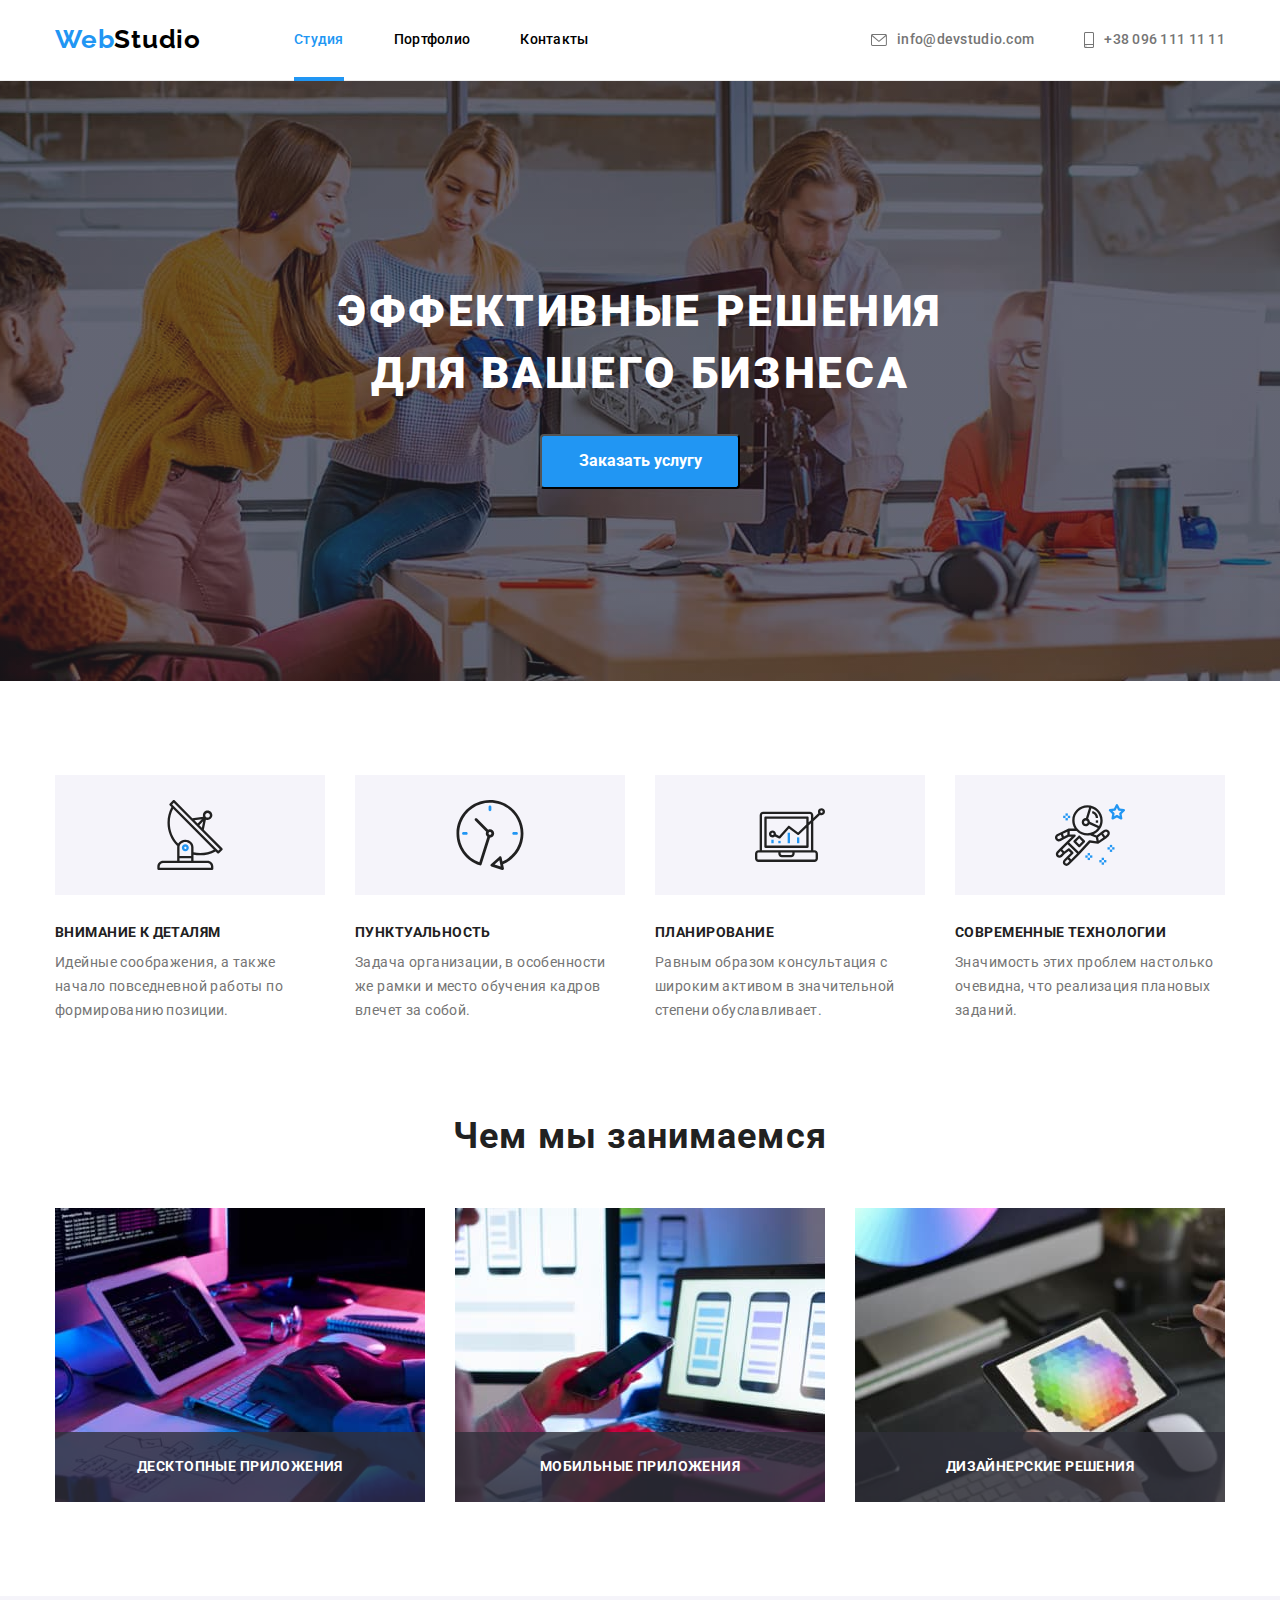
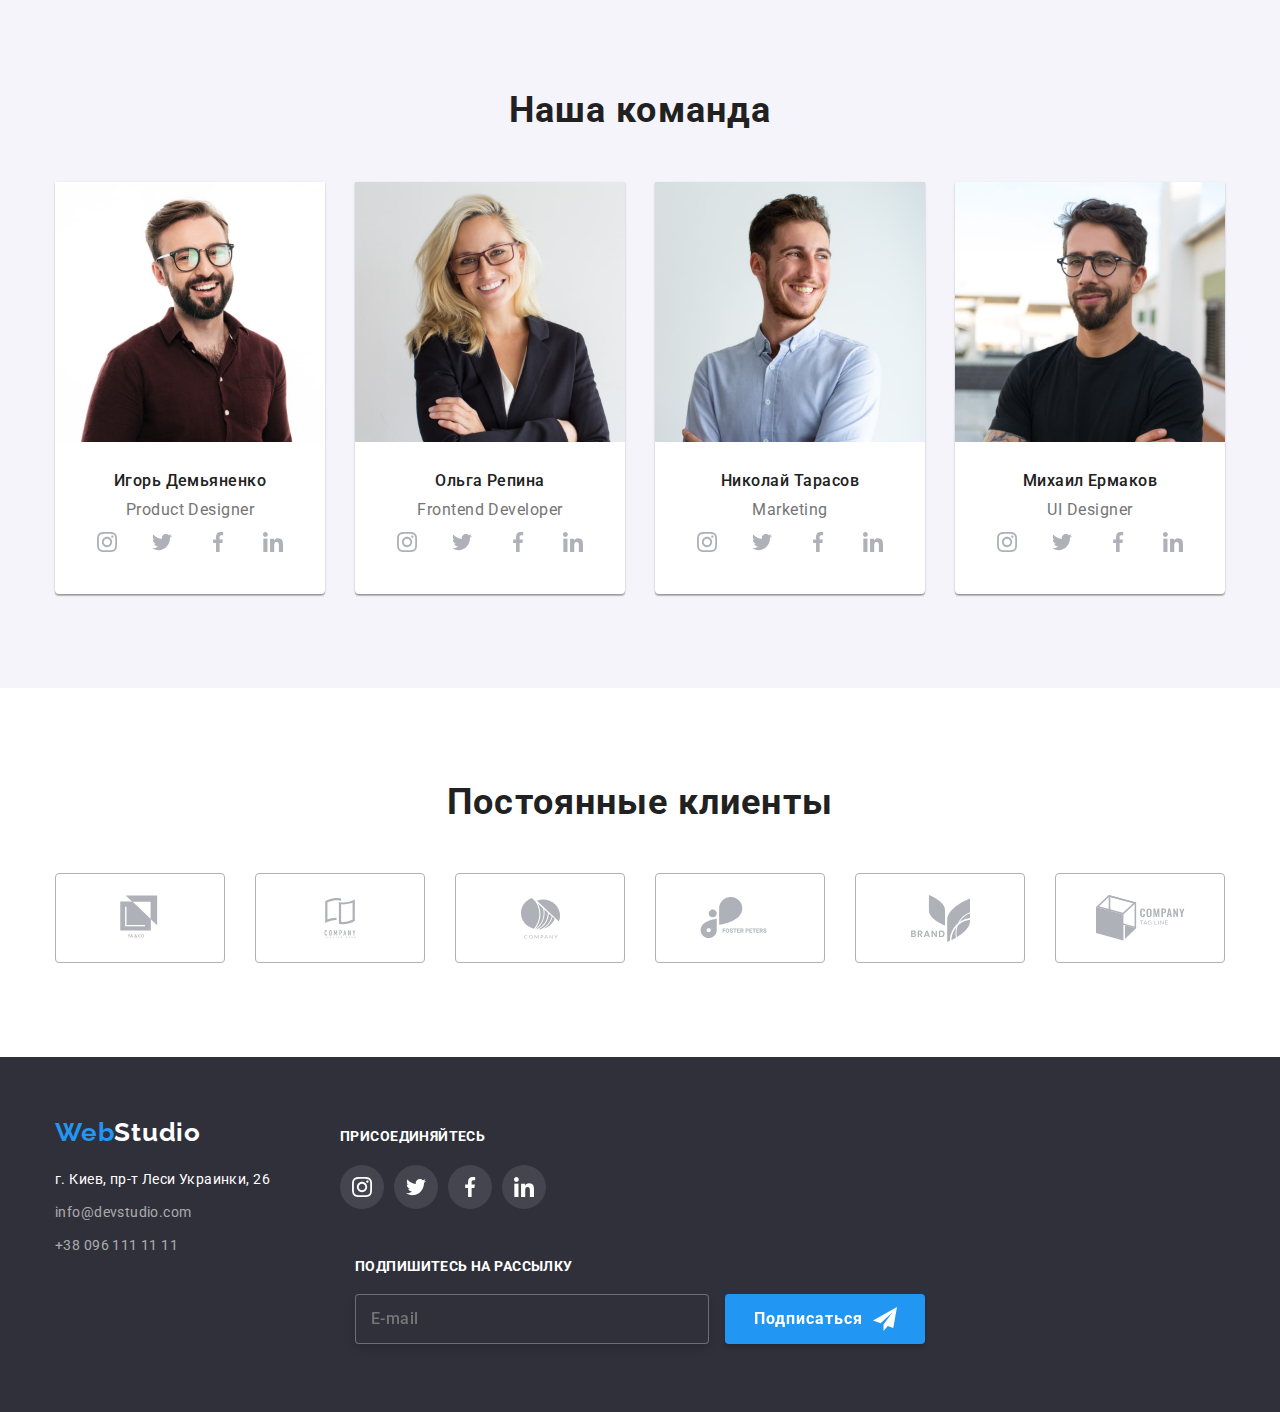
==== index.html @ 6377837d "модалка" ====
<!DOCTYPE html>
<html lang="ru">
  <head>
    <meta charset="UTF-8" />
    <meta name="viewport" content="width=device-width, initial-scale=1.0" />
    <title>Студия</title>
    <link rel="stylesheet" href="./css/modern-normalize.css" />
    <link rel="stylesheet" href="./css/styles.css" />
    <link rel="preconnect" href="https://fonts.gstatic.com" />
    <link
      href="https://fonts.googleapis.com/css2?family=Raleway:wght@700&family=Roboto:wght@400;500;700;900&display=swap"
      rel="stylesheet"
    />
  </head>
  <body>
    <header class="header-menu">
      <div class="container menu">
        <nav class="site-nav">
          <a class="link-prime" href="./index.html"
            >Web<span class="colortext">Studio</span></a
          >
          <ul class="list-nav">
            <li class="item-ref">
              <a class="link current" href="./index.html">Студия</a>
            </li>
            <li class="item-ref">
              <a class="link" href="./portfolio.html">Портфолио</a>
            </li>
            <li class="item-ref"><a class="link" href="#">Контакты</a></li>
          </ul>
        </nav>
        <ul class="list-data">
          <li class="item-data">
            <a
              class="link-mail"
              aria-label="icon-envelope"
              href="mailto:info@devstudio.com"
            >
              <svg class="contacts-icon" width="16" height="12">
                <use href="./images/icon.svg#icon-envelope-1"></use>
              </svg>
              info@devstudio.com</a
            >
          </li>
          <li class="item-data">
            <a
              class="link-tel"
              aria-label="icon-smartphone"
              href="tel:+380961111111"
            >
              <svg class="contacts-icon" width="10" height="16">
                <use href="./images/icon.svg#icon-smartphone"></use>
              </svg>
              +38 096 111 11 11</a
            >
          </li>
        </ul>
      </div>
    </header>
    <main>
      <section class="hero">
        <div class="container">
          <h1 class="hero-title">Эффективные решения для вашего бизнеса</h1>
          <button data-modal-open type="button" class="button-one">
            Заказать услугу
          </button>
        </div>
      </section>
      <section class="features">
        <div class="container">
          <!--<h2 class="general features visually-hidden">Заголовок</h2>-->
          <ul class="list-features">
            <li class="item-features icon-antenna-1">
              <div class="features-cards">
                <svg class="features-icon" width="70" height="70">
                  <use href="./images/icon.svg#icon-antenna-1"></use>
                </svg>
              </div>
              <h3 class="features-title">Внимание к деталям</h3>
              <p class="features-text">
                Идейные соображения, а также начало повседневной работы по
                формированию позиции.
              </p>
            </li>
            <li class="item-features">
              <div class="features-cards">
                <svg class="features-icon" width="70" height="70">
                  <use href="./images/icon.svg#icon-clock-1"></use>
                </svg>
              </div>
              <h3 class="features-title">Пунктуальность</h3>
              <p class="features-text">
                Задача организации, в особенности же рамки и место обучения
                кадров влечет за собой.
              </p>
            </li>
            <li class="item-features">
              <div class="features-cards">
                <svg class="features-icon" width="70" height="70">
                  <use href="./images/icon.svg#icon-diagram-1"></use>
                </svg>
              </div>
              <h3 class="features-title">Планирование</h3>
              <p class="features-text">
                Равным образом консультация с широким активом в значительной
                степени обуславливает.
              </p>
            </li>
            <li class="item-features">
              <div class="features-cards">
                <svg class="features-icon" width="70" height="70">
                  <use href="./images/icon.svg#icon-astronaut-1"></use>
                </svg>
              </div>
              <h3 class="features-title">Современные технологии</h3>
              <p class="features-text">
                Значимость этих проблем настолько очевидна, что реализация
                плановых заданий.
              </p>
            </li>
          </ul>
        </div>
      </section>
      <section class="functions">
        <div class="container">
          <h2 class="functions-title">Чем мы занимаемся</h2>
          <ul class="list-functions">
            <li class="item-functions">
              <img
                class="functions-img"
                src="./images/box-1.jpg"
                alt="Ноутбук"
                width="370"
                height="294"
              />
              <p>Десктопные приложения</p>
            </li>
            <li class="item-functions">
              <img
                class="functions-img"
                src="./images/box-2.jpg"
                alt="Смартфон"
                width="370"
                height="294"
              />
              <p>Мобильные приложения</p>
            </li>
            <li class="item-functions">
              <img
                class="functions-img"
                src="./images/box-3.jpg"
                alt="Планшет"
                width="370"
                height="294"
              />
              <p>Дизайнерские решения</p>
            </li>
          </ul>
        </div>
      </section>
      <section class="staff">
        <div class="container">
          <h2 class="staff-title">Наша команда</h2>
          <ul class="team-list">
            <li class="item-team">
              <img
                src="./images/staff-1.jpg"
                alt="Игорь Демьяненко"
                width="270"
                height="260"
              />
              <div class="members">
                <h3 class="team-title">Игорь Демьяненко</h3>
                <p class="team-text">Product Designer</p>
                <ul class="list-social-network">
                  <li class="item-social-network">
                    <a aria-label="instagram" href="">
                      <svg class="social-icon" width="20" height="20">
                        <use href="./images/icon.svg#icon-instagram-2"></use>
                      </svg>
                    </a>
                  </li>
                  <li class="item-social-network">
                    <a aria-label="instagram" href="">
                      <svg class="social-icon" width="20" height="20">
                        <use href="./images/icon.svg#icon-twitter-1"></use>
                      </svg>
                    </a>
                  </li>
                  <li class="item-social-network">
                    <a aria-label="facebook" href="">
                      <svg class="social-icon" width="20" height="20">
                        <use href="./images/icon.svg#icon-facebook-1"></use>
                      </svg>
                    </a>
                  </li>
                  <li class="item-social-network">
                    <a aria-label="linkedin" href="">
                      <svg class="social-icon" width="20" height="20">
                        <use href="./images/icon.svg#icon-linkedin-1"></use>
                      </svg>
                    </a>
                  </li>
                </ul>
              </div>
            </li>
            <li class="item-team">
              <img
                src="./images/staff-2.jpg"
                alt="Ольга Репина"
                width="270"
                height="260"
              />
              <div class="members">
                <h3 class="team-title">Ольга Репина</h3>
                <p class="team-text">Frontend Developer</p>
                <ul class="list-social-network">
                  <li class="item-social-network">
                    <a aria-label="instagram" href="">
                      <svg class="social-icon" width="20" height="20">
                        <use href="./images/icon.svg#icon-instagram-2"></use>
                      </svg>
                    </a>
                  </li>
                  <li class="item-social-network">
                    <a aria-label="twitter" href="">
                      <svg class="social-icon" width="20" height="20">
                        <use href="./images/icon.svg#icon-twitter-1"></use>
                      </svg>
                    </a>
                  </li>
                  <li class="item-social-network">
                    <a aria-label="facebook" href="">
                      <svg class="social-icon" width="20" height="20">
                        <use href="./images/icon.svg#icon-facebook-1"></use>
                      </svg>
                    </a>
                  </li>
                  <li class="item-social-network">
                    <a aria-label="linkedin" href="">
                      <svg class="social-icon" width="20" height="20">
                        <use href="./images/icon.svg#icon-linkedin-1"></use>
                      </svg>
                    </a>
                  </li>
                </ul>
              </div>
            </li>
            <li class="item-team">
              <img
                src="./images/staff-3.jpg"
                alt="Николай Тарасов"
                width="270"
                height="260"
              />
              <div class="members">
                <h3 class="team-title">Николай Тарасов</h3>
                <p class="team-text">Marketing</p>
                <ul class="list-social-network">
                  <li class="item-social-network">
                    <a aria-label="instagram" href="">
                      <svg class="social-icon" width="20" height="20">
                        <use href="./images/icon.svg#icon-instagram-2"></use>
                      </svg>
                    </a>
                  </li>
                  <li class="item-social-network">
                    <a aria-label="twitter" href="">
                      <svg class="social-icon" width="20" height="20">
                        <use href="./images/icon.svg#icon-twitter-1"></use>
                      </svg>
                    </a>
                  </li>
                  <li class="item-social-network">
                    <a aria-label="facebook" href="">
                      <svg class="social-icon" width="20" height="20">
                        <use href="./images/icon.svg#icon-facebook-1"></use>
                      </svg>
                    </a>
                  </li>
                  <li class="item-social-network">
                    <a aria-label="linkedin" href="">
                      <svg class="social-icon" width="20" height="20">
                        <use href="./images/icon.svg#icon-linkedin-1"></use>
                      </svg>
                    </a>
                  </li>
                </ul>
              </div>
            </li>
            <li class="item-team">
              <img
                src="./images/staff-4.jpg"
                alt="Михаил Ермаков"
                width="270"
                height="260"
              />
              <div class="members">
                <h3 class="team-title">Михаил Ермаков</h3>
                <p class="team-text">UI Designer</p>
                <ul class="list-social-network">
                  <li class="item-social-network">
                    <a aria-label="instagram" href="">
                      <svg class="social-icon" width="20" height="20">
                        <use href="./images/icon.svg#icon-instagram-2"></use>
                      </svg>
                    </a>
                  </li>
                  <li class="item-social-network">
                    <a aria-label="twitter" href="">
                      <svg class="social-icon" width="20" height="20">
                        <use href="./images/icon.svg#icon-twitter-1"></use>
                      </svg>
                    </a>
                  </li>
                  <li class="item-social-network">
                    <a aria-label="facebook" href="">
                      <svg class="social-icon" width="20" height="20">
                        <use href="./images/icon.svg#icon-facebook-1"></use>
                      </svg>
                    </a>
                  </li>
                  <li class="item-social-network">
                    <a aria-label="linkedin" href="">
                      <svg class="social-icon" width="20" height="20">
                        <use href="./images/icon.svg#icon-linkedin-1"></use>
                      </svg>
                    </a>
                  </li>
                </ul>
              </div>
            </li>
          </ul>
        </div>
      </section>
      <section class="regular-guest">
        <div class="container">
          <h2 class="regular-guest-title">Постоянные клиенты</h2>
          <ul class="regular-guest-list">
            <li class="regular-guest-item">
              <a class="regular-guest-link" aria-label="company" href="">
                <svg class="regular-guest-icon" width="45" height="50">
                  <use href="./images/icon.svg#icon-logo-1"></use>
                </svg>
              </a>
            </li>
            <li class="regular-guest-item">
              <a class="regular-guest-link" aria-label="company" href="">
                <svg class="regular-guest-icon" width="40" height="52">
                  <use href="./images/icon.svg#icon-logo-2"></use>
                </svg>
              </a>
            </li>
            <li class="regular-guest-item">
              <a class="regular-guest-link" aria-label="company" href="">
                <svg class="regular-guest-icon" width="41" height="43">
                  <use href="./images/icon.svg#icon-logo-3"></use>
                </svg>
              </a>
            </li>
            <li class="regular-guest-item">
              <a class="regular-guest-link" aria-label="company" href="">
                <svg class="regular-guest-icon" width="80" height="42">
                  <use href="./images/icon.svg#icon-logo-4-1"></use>
                </svg>
              </a>
            </li>
            <li class="regular-guest-item">
              <a class="regular-guest-link" aria-label="company" href="">
                <svg class="regular-guest-icon" width="59" height="47">
                  <use href="./images/icon.svg#icon-logo-5-1"></use>
                </svg>
              </a>
            </li>
            <li class="regular-guest-item">
              <a class="regular-guest-link" aria-label="company" href="">
                <svg class="regular-guest-icon" width="89" height="46">
                  <use href="./images/icon.svg#icon-logo-6-1"></use>
                </svg>
              </a>
            </li>
          </ul>
        </div>
      </section>
      <div data-modal class="backdrop is-hidden">
        <div class="modal">
          <h1 class="modal-title">Оставьте свои данные, мы вам перезвоним</h1>
          <form class="modal-form-field">
            <div class="modal-form-name">
              <input
                type="text"
                class="modal-input-name"
                name="clients-name"
                placeholder=" "
                id="clients-name"
              />
              <label for="clients-name" class="modal-lable-name">Имя</label>
              <svg class="icon-modal-person" width="18" height="18">
                <use href="./images/icon.svg#icon-person-modal"></use>
              </svg>
            </div>
            <div class="modal-form-tel">
              <input
                type="tel"
                class="modal-input-tel"
                name="clients-tel"
                placeholder=" "
                id="clients-tel"
              />
              <label for="clients-tel" class="modal-lable-tel">Телефон</label>
              <svg class="icon-modal-phone" width="18" height="18">
                <use href="./images/icon.svg#icon-phone-modal"></use>
              </svg>
            </div>
            <div class="modal-form-mail">
              <input
                type="email"
                class="modal-input-mail"
                name="clients-mail"
                placeholder=" "
                id="clients-mail"
              />
              <label for="clients-mail" class="modal-lable-mail">Почта</label>
              <svg class="icon-modal-mail" width="18" height="18">
                <use href="./images/icon.svg#icon-email-modal"></use>
              </svg>
            </div>
            <div class="modal-form-comments">
              <textarea
                class="modal-comments"
                name="comments"
                rows="5"
                placeholder="Введите текст"
                id="comments"
              ></textarea>
              <label for="comments" class="modal-lable-comments"
                >Комментарий</label
              >
            </div>
            <div class="confirm">
              <label for="confirm" class="modal-label-confirm">
                <input
                  type="checkbox"
                  class="modal-checkbox"
                  name="confirm"
                  id="confirm"
                />
                <span class="icon-modal-confirm">
                  <svg class="icon-confirm" width="15" height="15">
                    <use href="./images/icon.svg#icon-check"></use>
                  </svg>
                </span>
                Соглашаюсь с рассылкой и принимаю
                <a href="" class="link-confirm">Условия договора</a>
              </label>
            </div>
            <button type="submit" class="btn-confirm">Отправить</button>
          </form>

          <button
            data-modal-close
            type="button"
            aria-label="закрыть модальное окно"
            class="btn-modal-close"
          >
            <svg class="icon-modal-close" width="11" height="11">
              <use href="./image/icon.svg#icon-close-modal"></use>
            </svg>
          </button>
        </div>
      </div>
    </main>
    <footer class="footer">
      <div class="container adr">
        <div class="footer-adr">
          <a class="link-prime-footer" href="./index.html"
            ><span class="colortext-footer">Web</span>Studio</a
          >
          <address class="address">
            <p>г. Киев, пр-т Леси Украинки, 26</p>
            <ul class="list-contacts">
              <li class="item-contacts">
                <a class="mail" href="mailto:info@devstudio.com"
                  >info@devstudio.com</a
                >
              </li>
              <li class="item-contacts">
                <a class="tel" href="tel:+380961111111">+38 096 111 11 11</a>
              </li>
            </ul>
          </address>
        </div>
        <div class="subscription">
          <p class="sub-title">Присоединяйтесь</p>
          <ul class="sub-links-list">
            <li class="sub-links-item">
              <a class="sub-links-item" aria-label="instagram" href="">
                <svg class="sub-icon" width="20" height="20">
                  <use href="./images/icon.svg#icon-instagram-2"></use>
                </svg>
              </a>
            </li>
            <li class="sub-links-item">
              <a class="sub-links-item" aria-label="twitter" href="">
                <svg class="sub-icon" width="20" height="20">
                  <use href="./images/icon.svg#icon-twitter-1-1"></use>
                </svg>
              </a>
            </li>
            <li class="sub-links-item">
              <a class="sub-links-item" aria-label="facebook" href="">
                <svg class="sub-icon" width="20" height="20">
                  <use href="./images/icon.svg#icon-facebook-1-1"></use>
                </svg>
              </a>
            </li>
            <li class="sub-links-item">
              <a class="sub-links-item" aria-label="linkedin" href="">
                <svg class="sub-icon" width="20" height="20">
                  <use href="./images/icon.svg#icon-linkedin-1-1"></use>
                </svg>
              </a>
            </li>
          </ul>
        </div>
      </div>
       <form class="signup-form" name="signup_form" autocomplete="off">
          <p class="signup-title">Подпишитесь на рассылку</p>
          <div class="signup-form-field">
            <input
              type="email"
              class="signup-input"
              name="email"
              placeholder="E-mail"
              id="email"
            />
            <button class="btn-submit" type="submit">
              Подписаться
              <svg class="signup-icon" width="24" height="24">
                <use href="./images/icon.svg#icon-icon-send"></use>
              </svg>
            </button>
          </div>
        </form>
      </div>
    </footer>
    <script src="./js/modal.js"></script>
  </body>
</html>
---- css/styles.css ----
:root {
  --black-text: #212121;
  --graphite-text: #757575;
  --white-text: #ffffff;
  --wt-op60: rgba(255, 255, 255, 0.6);
  --blue-text: #2196f3;
  --lightblack: #2f303a;
  --grey: #f5f4fa;
  --darkblack: #000000;
  --border-color: #ececec;
  --network-client: #afb1b8;
  --back-circle: rgba(255, 255, 255, 0.1);
  --anime-function: cubic-bezier(0.4, 0, 0.2, 1);
  --bg-modal: rgba(0, 0, 0, 0.2);
  --back-functions: rgba(47, 48, 58, 0.8);
  --text-overlay: rgba(33, 150, 243, 0.9);
}

body {
  font-family: 'Roboto', sans-serif;
  font-style: normal;
}

h1,
h2,
h3,
p,
a {
  margin: 0;
  padding: 0;
}

img {
  display: block;
  max-width: 100%;
}

a {
  text-decoration: none;
}

ul {
  list-style: none;
  padding: 0;
  margin: 0;
}

.container {
  width: 1200px;
  margin: 0 auto;
  padding: 0 15px;
}

.menu {
  display: flex;
}

.header-menu {
  margin: 0 auto;
  padding: 0 auto;
}

.site-nav {
  display: flex;
  align-items: center;
  font-weight: 500;
  font-size: 14px;
  line-height: 1.14;
  letter-spacing: 0.02em;
  color: var(--black-text);
}

.link-prime {
  display: inline-block;
  justify-content: flex-start;
  margin-left: 0;
  margin-right: 93px;
  padding: 0 0;
  font-family: Raleway, sans-serif;
  font-weight: 700;
  font-size: 26px;
  line-height: 1.2;
  letter-spacing: 0.03em;
  color: var(--blue-text);
}

.colortext {
  color: var(--darkblack);
}

.list-nav {
  display: flex;
  align-items: center;
}

.link {
  color: var(--darkblack);
}

.link:hover,
.link:focus,
.item-ref:hover,
.item-ref:focus {
  color: var(--blue-text);
}

.current::after {
  content: '';

  position: absolute;
  left: 0;
  bottom: -1px;
  width: 100%;
  height: 4px;

  background-color: var(--blue-text);
  transform: scaleX(0);
  transition: transform 250ms var(--anime-function);
}

.current::after {
  transform: scaleX(1);
}

.current::after {
  transform: scaleX(1);
}

.current {
  color: var(--blue-text);
}

.item-ref:not(:last-child) {
  margin-right: 50px;
}

.item-ref {
  padding: 32px 0;
}

.item-ref {
  position: relative;
}

.list-data {
  display: flex;
  align-items: center;
  margin-left: auto;
}

.item-data:not(:last-child) {
  margin-right: 50px;
}

.contacts-icon {
  align-items: center;
  fill: currentColor;
  margin-right: 10px;
}

.contacts-icon:hover {
  fill: var(--blue-text);
}

.link-mail {
  display: flex;
  align-items: center;
  font-weight: 500;
  font-size: 14px;
  line-height: 1.14;
  letter-spacing: 0.02em;
  color: var(--graphite-text);
  transition: color 250ms var(--anime-function);
}

.link-tel {
  display: flex;
  align-items: center;
  justify-content: flex-end;
  font-weight: 500;
  font-size: 14px;
  line-height: 1.14;
  letter-spacing: 0.02em;
  color: var(--graphite-text);
  transition: color 250ms var(--anime-function);
}

.link-tel:hover,
.link-tel:focus {
  color: var(--blue-text);
}

.link-mail:hover,
.link-mail:focus {
  color: var(--blue-text);
}

/* "ГЕРОЙ" */

.hero {
  max-width: 1600px;
  height: 600px;
  text-align: center;
  margin-right: auto;
  margin-left: auto;
  padding-top: 200px;
  padding-bottom: 200px;
  background-image: linear-gradient(
      to right,
      rgba(47, 48, 58, 0.4),
      rgba(47, 48, 58, 0.4)
    ),
    url(../images/img-hero.jpg);
  background-repeat: no-repeat;
  background-position: center;
  background-size: cover;
}

.hero-title {
  text-align: center;
  margin-left: auto;
  margin-right: auto;
  width: 696px;
  font-weight: 900;
  font-size: 44px;
  line-height: 1.4;
  letter-spacing: 0.06em;
  text-transform: uppercase;
  color: var(--white-text);
}

.visually-hidden {
  position: absolute;
  width: 1px;
  height: 1px;
  margin: -1px;
  padding: 0;
  overflow: hidden;
  border: 0;
  clip: rect(0 0 0 0);
}

.button-one {
  text-align: center;
  width: 200px;
  border-radius: 4px;
  padding-top: 10px;
  padding-bottom: 10px;
  padding-left: 32px;
  padding-right: 32px;
  margin-top: 30px;
  font-weight: 700;
  font-size: 16px;
  line-height: 1.9;
  color: var(--white-text);
  background: var(--blue-text);
  cursor: pointer;

  transition: color 250ms var(--anime-function);
}

.button-one:hover,
.button-one:focus {
  color: var(--black-text);
  background-color: var(--white-text);
}

/* "ОСОБЕННОСТИ" */

.features {
  padding-top: 94px;
  padding-bottom: 0;
  margin-right: 0;
  margin-left: 0;
}

.list-features {
  display: flex;
  justify-content: center;
}

.features-icon {
  display: inline-flex;
  align-items: center;
  justify-content: center;
}

.features-cards {
  display: flex;
  align-items: center;
  width: 270px;
  height: 120px;
  justify-content: center;
  margin-bottom: 30px;
  background-color: var(--grey);
}

.features-title {
  margin-bottom: 10px;
  font-weight: 700;
  font-size: 14px;
  line-height: 1.14;
  letter-spacing: 0.03em;
  text-transform: uppercase;
  color: var(--black-text);
}

.features-text {
  font-weight: 400;
  font-size: 14px;
  line-height: 1.7;
  letter-spacing: 0.03em;
  color: var(--graphite-text);
}

.item-features:not(:last-child) {
  margin-right: 30px;
}

/* ЧЕМ МЫ ЗАНИМАЕМСЯ */

.functions {
  padding: 94px 0;
}

.list-functions {
  display: flex;
  flex-wrap: wrap;
}

.functions-title {
  padding: 0 0;
  margin-bottom: 50px;
  font-weight: 700;
  font-size: 36px;
  line-height: 1.16;
  text-align: center;
  letter-spacing: 0.03em;
  color: var(--black-text);
}

.item-functions {
  position: relative;
  margin-right: 30px;
  flex-basis: calc((100% - 60px) / 3);
}

.item-functions:last-child {
  margin-right: 0;
}

.item-functions p {
  position: absolute;
  width: 100%;
  height: 70px;
  bottom: 0;
  display: block;
  padding: 27px;
  align-items: center;
  font-weight: 700;
  font-size: 14px;
  line-height: 1.14;
  text-align: center;
  letter-spacing: 0.03em;
  text-transform: uppercase;
  color: var(--white-text);
  background-color: var(--back-functions);
}

/* "О НАС" */

.staff {
  padding: 94px 0;
  background: var(--grey);
}

.staff-title {
  margin-bottom: 50px;
  font-weight: 700;
  font-size: 36px;
  line-height: 1.16;
  text-align: center;
  letter-spacing: 0.03em;
  color: var(--black-text);
}

.team-list {
  display: flex;
  flex-wrap: wrap;
}

.item-team {
  margin-right: 30px;
  width: calc((100% - 90px) / 4);
  background-color: var(--white-text);
  box-shadow: 0px 1px 3px rgba(0, 0, 0, 0.12), 0px 1px 1px rgba(0, 0, 0, 0.14),
    0px 2px 1px rgba(0, 0, 0, 0.2);
  border-radius: 0px 0px 4px 4px;
}

.item-team:last-child {
  margin-right: 0px;
}

.members {
  padding: 30px 30px;
}

.team-title {
  margin-bottom: 10px;
  font-weight: 500;
  font-size: 16px;
  line-height: 1.18;
  text-align: center;
  letter-spacing: 0.03em;
  color: var(--black-text);
}

.team-text {
  font-weight: 400;
  font-size: 16px;
  line-height: 1.18;
  text-align: center;
  letter-spacing: 0.03em;
  color: var(--graphite-text);
}

.list-social-network {
  display: flex;
  justify-content: space-between;
  align-items: center;
}

.item-social-network a {
  display: flex;
  align-items: center;
  justify-content: center;
  width: 44px;
  height: 44px;
  color: var(--network-client);

  transition-property: color, background-color, border-radius;
  transition-duration: 250ms;
  transition-timing-function: var(--anime-function);
}

.item-social-network a:hover,
.item-social-network a:focus {
  color: var(--white-text);
  background-color: var(--blue-text);
  border-radius: 100px;
}

.social-icon {
  display: flex;
  align-items: center;
  fill: currentColor;
}

.social-icon:hover {
  fill: var(--white-text);
}

/*НАШИ КЛИЕНТЫ*/

.regular-guest {
  padding: 94px 0;
}

.regular-guest-title {
  margin-bottom: 50px;
  font-weight: 700;
  font-size: 36px;
  line-height: 1.16;
  text-align: center;
  letter-spacing: 0.03em;
  color: var(--black-text);
}

.regular-guest-list {
  display: inline-flex;
  align-items: center;
}

.regular-guest-item {
  flex-basis: calc((100% - 150px) / 6);
  margin-right: 30px;
}

.regular-guest-item:last-child {
  margin-right: 0px;
}

.regular-guest-link {
  display: inline-flex;
  align-items: center;
  justify-content: center;
  color: var(--network-client);
  width: 170px;
  height: 90px;
  border: 1px solid var(--network-client);
  box-sizing: border-box;
  border-radius: 4px;

  transition-property: color, border;
  transition-duration: 250ms;
  transition-timing-function: var(--anime-function);
}

.regular-guest-link:hover,
.regular-guest-link:focus {
  color: var(--blue-text);
  border: 1px solid var(--blue-text);
}

.regular-guest-icon {
  fill: currentColor;
}

.regular-guest-icon:hover {
  fill: var(--blue-text);
}

/* ПОДВАЛ */

footer {
  padding-top: 60px;
  padding-bottom: 68px;
  margin: 0 auto;
  background-color: var(--lightblack);
}

.container.adr {
  display: flex;
  align-items: baseline;
}

.footer-adr {
  margin-right: 70px;
}

.link-prime-footer {
  font-family: Raleway, sans-serif;
  font-weight: 700;
  font-size: 26px;
  line-height: 1.19;
  letter-spacing: 0.03em;
  color: var(--white-text);
}

.colortext-footer {
  color: var(--blue-text);
}

.address {
  margin-top: 20px;
}

.address p {
  margin-bottom: 9px;
  font-weight: 400;
  font-size: 14px;
  line-height: 1.7;
  letter-spacing: 0.03em;
  color: var(--white-text);
}

.tel {
  font-weight: 400;
  font-size: 14px;
  line-height: 1.71;
  letter-spacing: 0.03em;
  color: var(--wt-op60);

  transition: color 250ms var(--anime-function);
}

.mail {
  font-weight: 400;
  font-size: 14px;
  line-height: 1.71;
  letter-spacing: 0.03em;
  color: var(--wt-op60);

  transition: color 250ms var(--anime-function);
}

.tel:hover,
.tel:focus,
.mail:hover,
.mail:focus {
  color: var(--blue-text);
}

.colorword {
  color: var(--white-text);
}

.list-contacts .item-contacts:not(:first-child) {
  margin-top: 9px;
}

/* ПРИСОЕДИНЯЙТЕСЬ */

.subscription {
  width: 206px;
  height: 80px;
}

.sub-title {
  margin-bottom: 20px;
  font-weight: 700;
  font-size: 14px;
  line-height: 1.14;
  letter-spacing: 0.03em;
  text-transform: uppercase;
  color: var(--white-text);
}

.sub-links-list {
  display: flex;
  justify-content: space-between;
  align-items: center;
}

.sub-links-item a {
  display: flex;
  align-items: center;
  justify-content: center;
  width: 44px;
  height: 44px;
  color: var(--white-text);
  background-color: var(--back-circle);
  border-radius: 100px;

  transition-property: color, background-color, border-radius;
  transition-duration: 250ms;
  transition-timing-function: var(--anime-function);
}

.sub-links-item a:hover,
.sub-links-item a:focus {
  color: var(--white-text);
  background-color: var(--blue-text);
  border-radius: 100px;
}

.sub-icon {
  display: flex;
  align-items: center;
  fill: currentColor;
}

.sub-icon:hover {
  fill: var(--white-text);
}

/*  Форма - Подпишитесь на рассылку */

.signup-form {
  width: 570px;
  margin: auto;
}

.signup-title {
  margin-bottom: 20px;
  font-weight: 700;
  font-size: 14px;
  line-height: 1.142;
  letter-spacing: 0.03em;
  text-transform: uppercase;
  color: var(--white-text);
}

.signup-input {
  width: 354px;
  height: 50px;
  padding: 15px;
  margin-right: 12px;
  font-weight: 500;
  font-size: 16px;
  line-height: 1.25;
  align-items: center;
  letter-spacing: 0.03em;
  color: var(--wt-op60);
  background-color: var(--lightblack);
  border: 1px solid rgba(255, 255, 255, 0.3);
  box-sizing: border-box;
  filter: drop-shadow(0px 4px 4px rgba(0, 0, 0, 0.15));
  border-radius: 4px;
}

.signup-input:focus {
  outline: none;
  border-color: var(--blue-text);
}

.btn-submit {
  position: relative;
  display: inline-flex;
  width: 200px;
  height: 50px;
  padding: 10px;
  padding-left: 29px;
  padding-right: 62px;
  font-family: Roboto, sans-serif;
  font-style: normal;
  font-weight: 700;
  font-size: 16px;
  line-height: 1.87;
  align-items: center;
  text-align: center;
  letter-spacing: 0.06em;
  color: var(--white-text);
  background-color: var(--blue-text);
  box-shadow: 0px 4px 4px rgba(0, 0, 0, 0.15);
  border: 0;
  border-radius: 4px;
  cursor: pointer;

  transition: color 250ms var(--anime-function);
}

.btn-submit:hover,
.btn-submit:focus {
  color: var(--black-text);
}

.signup-icon {
  position: absolute;
  right: 28px;
  fill: var(--white-text);
  align-items: center;
}

/* МОДАЛКА */

.backdrop {
  position: fixed;
  top: 0;
  left: 0;
  width: 100%;
  height: 100%;
  opacity: 1;
  transition: opacity 250ms var(--anime-function);
  background-color: rgba(0, 0, 0, 0.2);
}

.backdrop.is-hidden {
  opacity: 0;
  pointer-events: none;
}

.backdrop.is-hidden .modal {
  transform: translate(-50%, -50%) scale(0.5);
}

.modal {
  position: absolute;
  top: 50%;
  left: 50%;
  max-width: 528px;
  min-height: 580px;
  padding: 40px;
  transform: translate(-50%, -50%) scale(1);
  transition: transform 250ms var(--anime-function);
  background-color: var(--white-text);
}

.modal-title {
  margin-bottom: 30px;
  font-weight: 700;
  font-size: 20px;
  line-height: 1.15;
  text-align: center;
  letter-spacing: 0.03em;
  color: var(--black-text);
}

.btn-modal-close {
  position: absolute;
  display: flex;
  right: 8px;
  top: 8px;
  width: 30px;
  height: 30px;
  align-items: center;
  justify-content: center;
  background-color: var(--white-text);
  border-radius: 100%;
  border: 1px solid rgba(0, 0, 0, 0.1);
}

.btn-modal-close:hover,
.btn-modal-close:focus {
  cursor: pointer;
  fill: var(--blue-text);
}

.modal-form-field {
  width: 448px;
}

.modal-form-name,
.modal-form-tel,
.modal-form-mail {
  position: relative;
  margin-bottom: 30px;
}

.modal-input-name,
.modal-input-tel,
.modal-input-mail {
  margin: 0;
  height: 40px;
  width: 100%;
  padding: 12px;
  padding-left: 42px;
  align-items: center;
  border: 1px solid rgba(33, 33, 33, 0.2);
  box-sizing: border-box;
  border-radius: 4px;
}

.modal-lable-name,
.modal-lable-tel,
.modal-lable-mail {
  position: absolute;
  top: -30%;
  left: 0;
  transform: translateY(-50%);

  font-weight: 500;
  font-size: 12px;
  line-height: 1.16;
  letter-spacing: 0.01em;
  color: var(--graphite-text);
}

.modal-input-name:focus ~ .icon-modal-person,
.modal-input-tel:focus ~ .icon-modal-phone,
.modal-input-mail:focus ~ .icon-modal-mail {
  fill: var(--blue-text);
}

.modal-input-name:focus,
.modal-input-tel:focus,
.modal-input-mail:focus,
.modal-comments:focus {
  outline: none;
  border-color: var(--blue-text);
}

.icon-modal-person,
.icon-modal-phone,
.icon-modal-mail {
  position: absolute;
  top: 50%;
  left: 12px;
  transform: translateY(-50%);
  fill: inherit;
}

.modal-form-comments {
  position: relative;
  margin-bottom: 20px;
}

.modal-comments {
  margin: 0;
  width: 100%;
  padding: 12px 16px;
  resize: none;
  align-items: center;
  border: 1px solid rgba(33, 33, 33, 0.2);
  box-sizing: border-box;
  border-radius: 4px;
}

.modal-lable-comments {
  position: absolute;
  top: -10%;
  left: 0;
  transform: translateY(-50%);

  font-weight: 500;
  font-size: 12px;
  line-height: 1.16;
  letter-spacing: 0.01em;
  color: var(--graphite-text);
}

.confirm {
  display: inline-flex;
  width: 100%;
  align-items: center;
  margin-bottom: 30px;
}

.modal-checkbox {
  appearance: none;
}

.icon-modal-confirm {
  display: inline-flex;
  margin-right: 8px;
  width: 15px;
  height: 15px;
  align-items: center;
  border: 1px solid var(--black-text);
}

.modal-checkbox:checked + .icon-modal-confirm {
  background-color: var(--blue-text);
  border: none;
}

.modal-label-confirm {
  display: block;
  font-weight: 500;
  font-size: 14px;
  line-height: 1.174;
  letter-spacing: 0.03em;

  color: var(--graphite-text);
}

.link-confirm {
  font-weight: 500;
  font-size: 14px;
  line-height: 1.174;
  letter-spacing: 0.03em;
  text-decoration: underline;
  color: var(--blue-text);
}

.btn-confirm {
  margin: 0 120px;
  width: 200px;
  height: 50px;
  font-family: Roboto, sans-serif;
  font-style: normal;
  font-weight: 700;
  font-size: 16px;
  line-height: 1.87;
  align-items: center;
  text-align: center;
  letter-spacing: 0.06em;
  color: var(--white-text);
  background-color: var(--blue-text);
  border: 0;
  box-shadow: 0px 4px 4px rgba(0, 0, 0, 0.15);
  border-radius: 4px;
  cursor: pointer;

  transition: color 250ms var(--anime-function);
}

.btn-confirm:hover,
.btn-confirm:focus {
  background: #188ce8;
  box-shadow: 0px 4px 4px rgba(0, 0, 0, 0.15);
  border-radius: 4px;
}

/* ПОРТФОЛИО */

.header-menu {
  border-bottom: 1px solid var(--border-color);
}

.directions {
  padding: 94px 0;
}

.list-offers {
  display: flex;
  margin-bottom: 50px;
  justify-content: center;
}

.item-btn {
  margin-right: 8px;
}

.item-btn:last-child {
  margin-right: 0px;
}

.btn {
  padding: 6px 22px;
  font-family: Roboto, sans-serif;
  font-style: normal;
  font-weight: 500;
  font-size: 16px;
  line-height: 1.62;
  text-align: center;
  letter-spacing: 0.03em;
  color: var(--black-text);
  background-color: var(--grey);
  border-radius: 4px;
  border: 0;
  cursor: pointer;

  transition-property: color, background-color, box-shadow;
  transition-duration: 250ms;
  transition-timing-function: var(--anime-function);
}

.btn:hover,
.btn:focus {
  background-color: var(--blue-text);
  color: var(--white-text);
  box-shadow: 0px 3px 1px rgba(0, 0, 0, 0.1), 0px 1px 2px rgba(0, 0, 0, 0.08),
    0px 2px 2px rgba(0, 0, 0, 0.12);
}

.item-catalog:hover,
.item-catalog:focus {
  box-shadow: 0px 3px 1px rgba(0, 0, 0, 0.1), 0px 1px 2px rgba(0, 0, 0, 0.08),
    0px 2px 2px rgba(0, 0, 0, 0.12);
  cursor: pointer;
}

.visually-hidden {
  position: absolute;
  width: 1px;
  height: 1px;
  margin: -1px;
  padding: 0 0;
  overflow: hidden;
  border: 0;
  clip: rect(0 0 0 0);
}

.list-catalog {
  display: flex;
  flex-wrap: wrap;
}

.item-catalog {
  margin-right: 30px;
  margin-bottom: 30px;
  width: calc((100% - 60px) / 3);
  background-color: var(--white-text);
  border: 1px solid var(--border-color);
  transition: box-shadow 250ms var(--anime-function);
}

.item-catalog:nth-child(3n) {
  margin-right: 0;
}

.item-catalog:nth-last-child(-n + 3) {
  margin-bottom: 0;
}

.box {
  padding: 20px 24px;
}

.catalog-title {
  margin-bottom: 4px;
  font-weight: 700;
  font-size: 18px;
  line-height: 2;
  letter-spacing: 0.06em;
  color: var(--black-text);
}

.catalog-text {
  font-weight: 400;
  font-size: 16px;
  line-height: 1.87;
  letter-spacing: 0.03em;
  color: var(--graphite-text);
}

.card-thumb {
  position: relative;
  overflow: hidden;
}

.card-overlay {
  position: absolute;
  top: 0;
  width: 100%;
  height: 100%;
  opacity: 0;
  background-color: var(--text-overlay);
  transform: translateY(100%);
  transition: transform 250ms var(--anime-function);
}

.item-catalog:hover .card-overlay {
  transform: translateY(0);
  opacity: 1;
}

.text-overlay {
  position: absolute;
  margin: 63px 24px;
  font-weight: 400;
  font-size: 18px;
  line-height: 1.55;
  letter-spacing: 0.03em;
  color: var(--white-text);
}
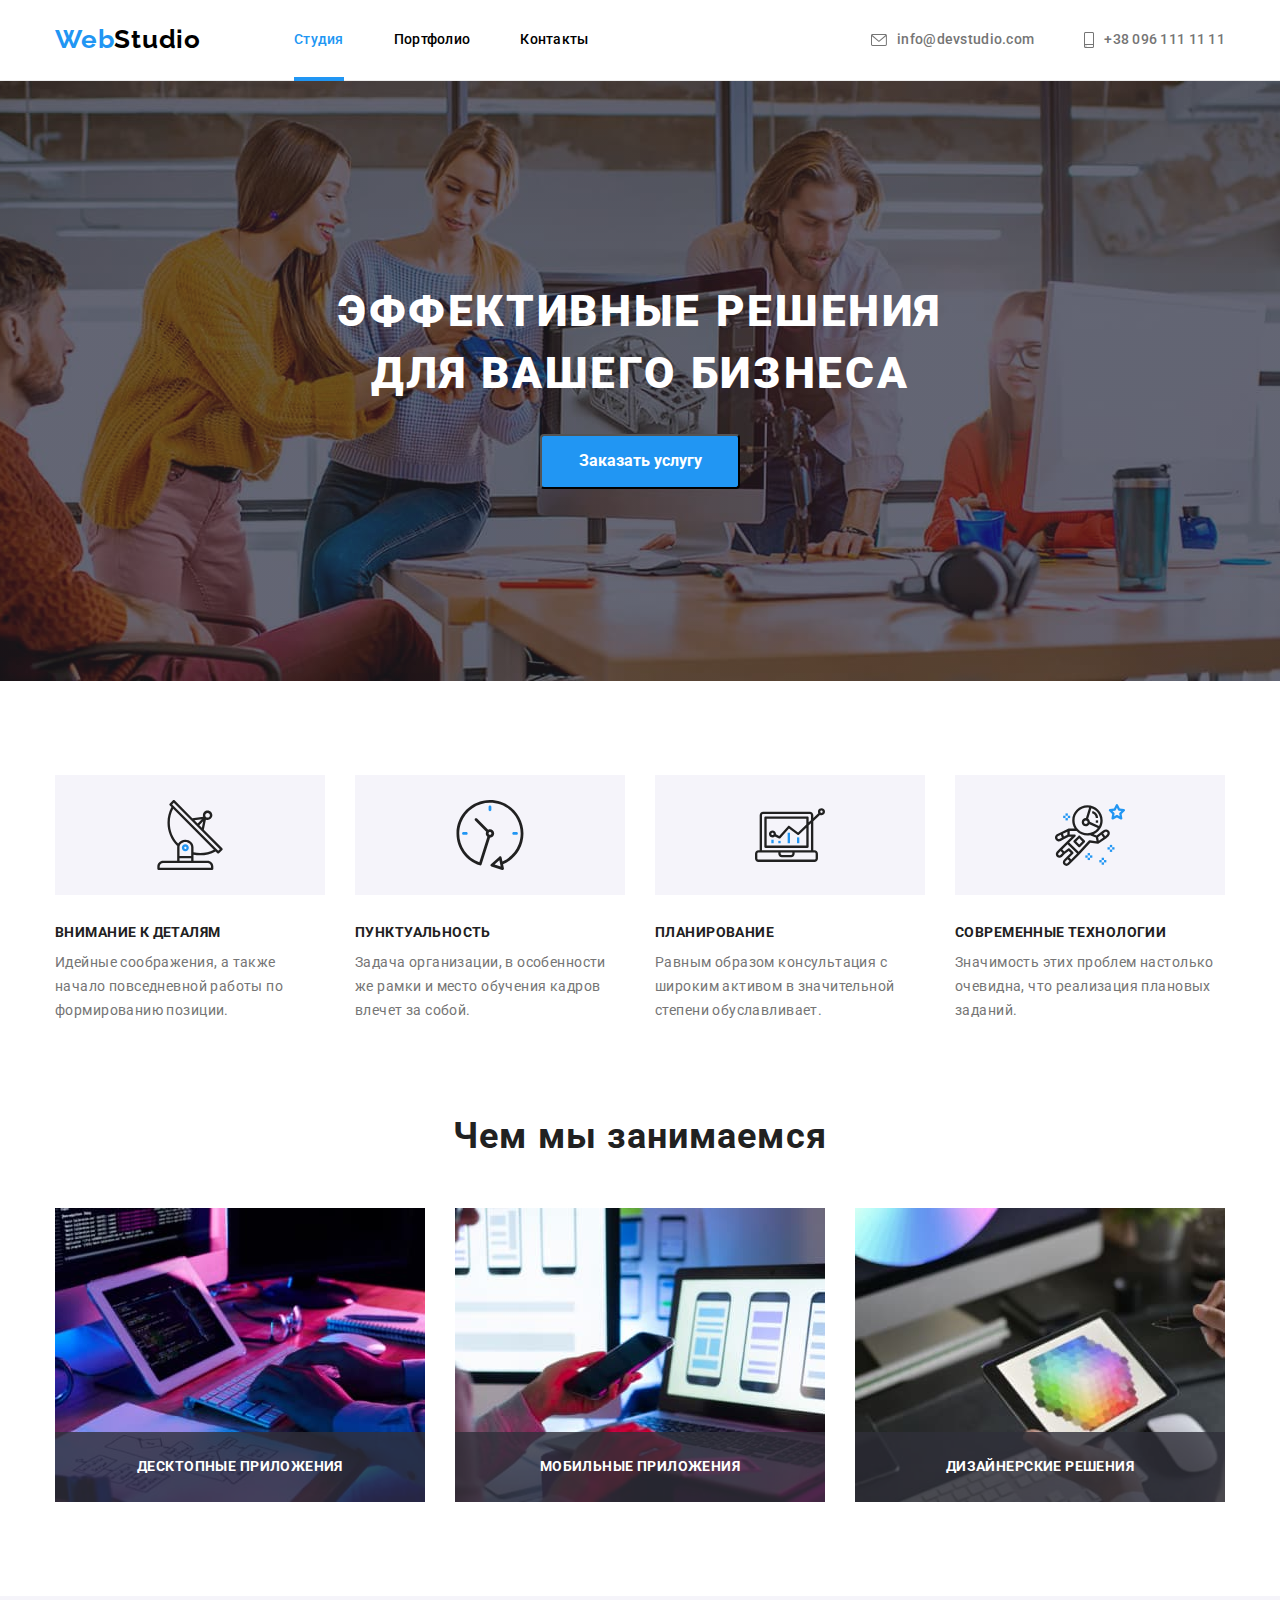
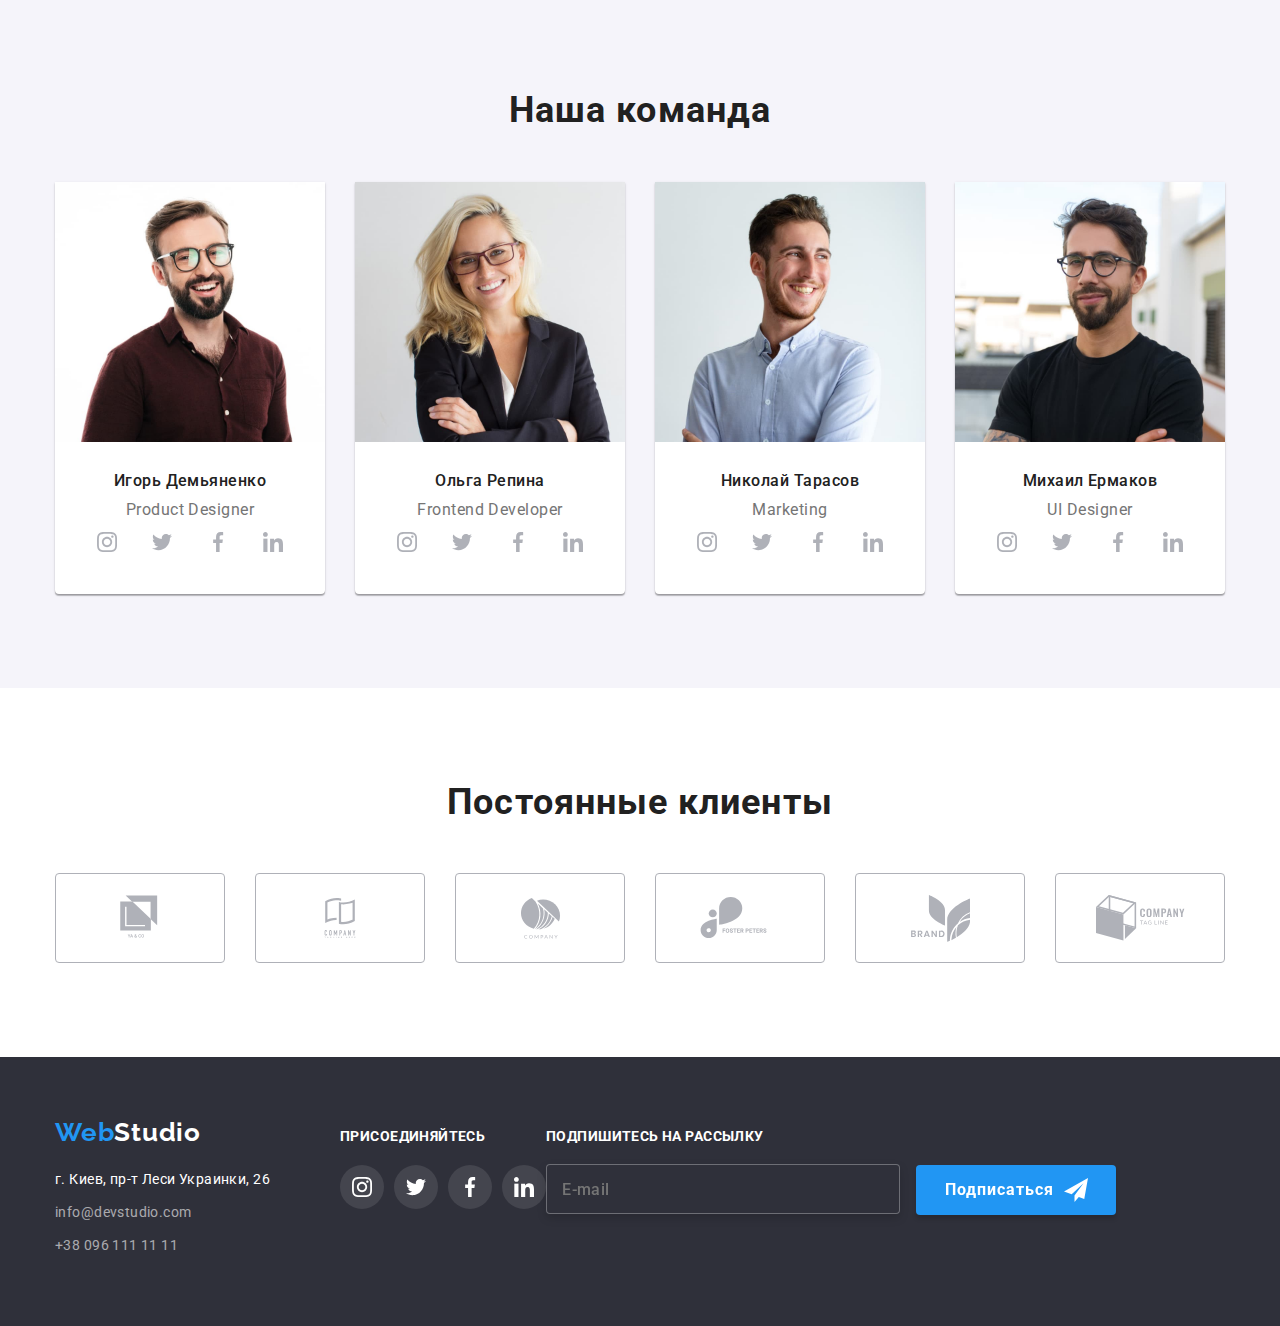
==== commit 93510ca0: "подвал подпишитесь" ====
--- a/index.html
+++ b/index.html
@@ -464,7 +464,7 @@
             class="btn-modal-close"
           >
             <svg class="icon-modal-close" width="11" height="11">
-              <use href="./image/icon.svg#icon-close-modal"></use>
+              <use href="./images/icon.svg#icon-close-modal"></use>
             </svg>
           </button>
         </div>
@@ -523,8 +523,7 @@
             </li>
           </ul>
         </div>
-      </div>
-       <form class="signup-form" name="signup_form" autocomplete="off">
+        <form class="signup-form" name="signup_form" autocomplete="off">
           <p class="signup-title">Подпишитесь на рассылку</p>
           <div class="signup-form-field">
             <input
--- a/css/styles.css
+++ b/css/styles.css
@@ -95,6 +95,7 @@
 
 .link {
   color: var(--darkblack);
+  transition: color 250 ms var(--anime-function);
 }
 
 .link:hover,
@@ -655,11 +656,10 @@
   fill: var(--white-text);
 }
 
-/*  Форма - Подпишитесь на рассылку */
+/*  ПОДПИШИТЕСЬ НА РАССЫЛКУ */
 
 .signup-form {
   width: 570px;
-  margin: auto;
 }
 
 .signup-title {
@@ -915,6 +915,10 @@
   border: none;
 }
 
+.icon-confirm {
+  color: var(--white-text);
+}
+
 .modal-label-confirm {
   display: block;
   font-weight: 500;
